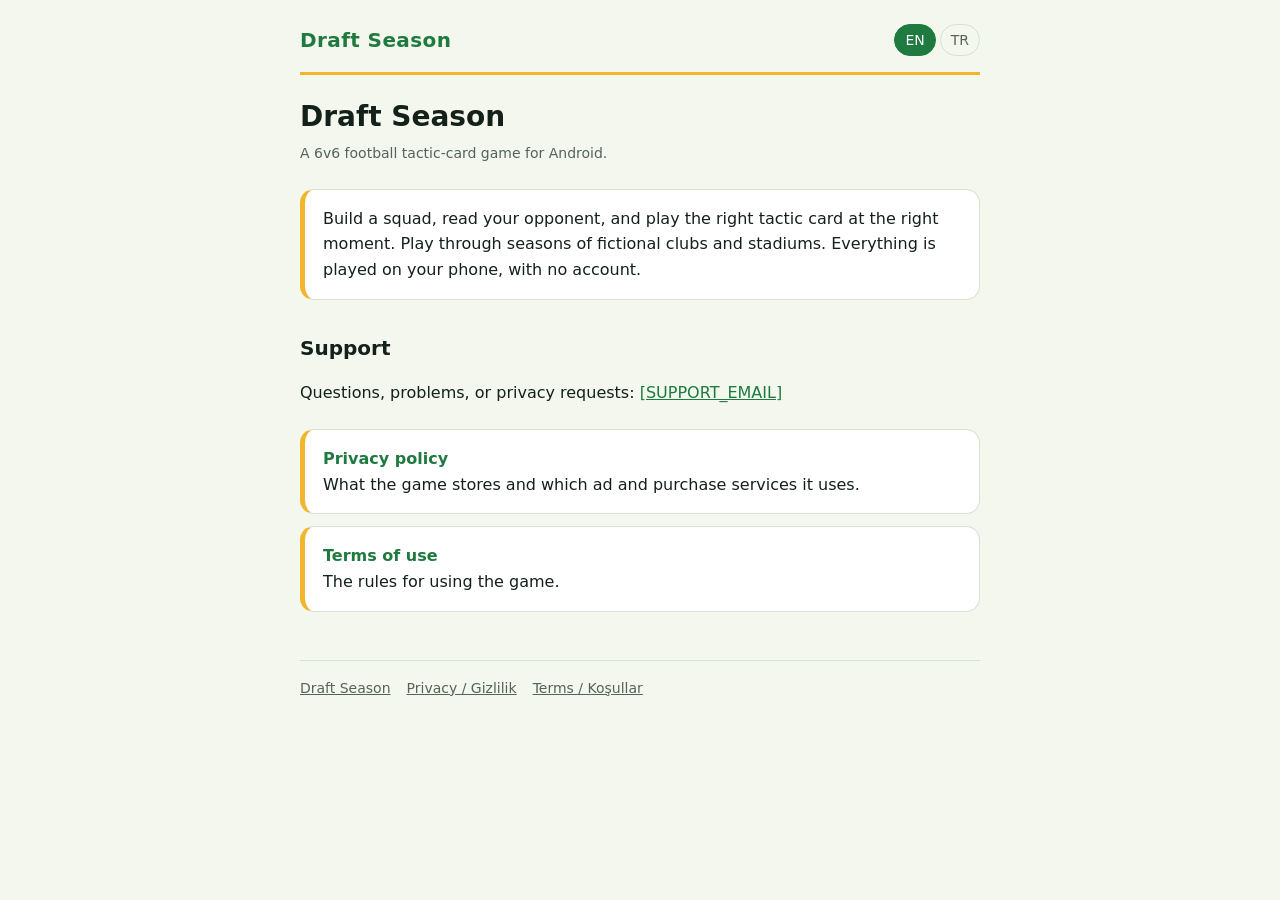
==== index.html @ 3c5a5e2d "Draft Season site" ====
<!doctype html>
<html lang="en" data-root="./">
<head>
<meta charset="utf-8">
<meta name="viewport" content="width=device-width, initial-scale=1">
<title>Draft Season</title>
<meta name="title-en" content="Draft Season">
<meta name="title-tr" content="Draft Season">
<meta name="description" content="Draft Season: a 6v6 football tactic-card game.">
<link rel="stylesheet" href="style.css">
<script src="site.js" defer></script>
</head>
<body>
<div class="wrap">
<header class="top">
  <a class="brand" href="./">Draft Season</a>
  <nav class="langs" aria-label="Language / Dil">
    <a href="?lang=en" hreflang="en">EN</a>
    <a href="?lang=tr" hreflang="tr">TR</a>
  </nav>
</header>
<main>
<article lang="en">
  <h1>Draft Season</h1>
  <p class="meta">A 6v6 football tactic-card game for Android.</p>
  <div class="card">Build a squad, read your opponent, and play the right tactic card at the right moment. Play through seasons of fictional clubs and stadiums. Everything is played on your phone, with no account.</div>
  <h2>Support</h2>
  <p>Questions, problems, or privacy requests: <a data-email="Draft Season" href="#">[SUPPORT_EMAIL]</a></p>
  <div class="cards">
    <a class="card" href="privacy/"><strong>Privacy policy</strong>What the game stores and which ad and purchase services it uses.</a>
    <a class="card" href="terms/"><strong>Terms of use</strong>The rules for using the game.</a>
  </div>
</article>
<article lang="tr">
  <h1>Draft Season</h1>
  <p class="meta">Android için 6v6 futbol taktik kartı oyunu.</p>
  <div class="card">Kadro kur, rakibini oku ve doğru anda doğru taktik kartını oyna. Kurgusal kulüplerin ve stadyumların sezonlarını oyna. Her şey telefonunda oynanır, hesap gerekmez.</div>
  <h2>Destek</h2>
  <p>Soru, sorun veya gizlilik talepleri için: <a data-email="Draft Season" href="#">[SUPPORT_EMAIL]</a></p>
  <div class="cards">
    <a class="card" href="privacy/"><strong>Gizlilik politikası</strong>Oyunun ne sakladığı, hangi reklam ve satın alma hizmetlerini kullandığı.</a>
    <a class="card" href="terms/"><strong>Kullanım koşulları</strong>Oyunu kullanma kuralları.</a>
  </div>
</article>
</main>
<footer class="bottom">
  <a href="./">Draft Season</a>
  <a href="privacy/">Privacy / Gizlilik</a>
  <a href="terms/">Terms / Koşullar</a>
</footer>
</div>
</body>
</html>
---- style.css ----
/* Draft Season store pages: one CSS, no external fonts. */
:root {
  --bg: #f3f7ee; --surface: #ffffff; --text: #14201a; --muted: #55635b; --line: #d8e2d2;
  --accent: #1f7a3f; --accent-ink: #ffffff; --gold: #f2b52c;
  color-scheme: light dark;
}
@media (prefers-color-scheme: dark) {
  :root { --bg: #0f1a14; --surface: #16251c; --text: #eef4ea; --muted: #a2b3a8; --line: #26382c; --accent: #5fd184; --accent-ink: #0a1a10; }
}
* { box-sizing: border-box; }
html { -webkit-text-size-adjust: 100%; }
body { margin: 0; background: var(--bg); color: var(--text); font: 16px/1.6 system-ui, -apple-system, "Segoe UI", Roboto, Arial, sans-serif; }
.wrap { max-width: 720px; margin: 0 auto; padding: 24px 20px 64px; }
header.top { display: flex; align-items: center; justify-content: space-between; gap: 12px; padding-bottom: 16px; border-bottom: 3px solid var(--gold); margin-bottom: 24px; }
.brand { font-weight: 800; font-size: 20px; letter-spacing: .02em; color: var(--accent); text-decoration: none; }
.langs { display: flex; gap: 4px; }
.langs a { padding: 4px 10px; border-radius: 999px; border: 1px solid var(--line); color: var(--muted); text-decoration: none; font-size: 14px; }
.langs a[aria-current="true"] { background: var(--accent); border-color: var(--accent); color: var(--accent-ink); }
h1 { font-size: 28px; line-height: 1.25; margin: 0 0 8px; }
h2 { font-size: 20px; margin: 32px 0 8px; }
.meta { color: var(--muted); font-size: 14px; margin: 0 0 24px; }
a { color: var(--accent); }
ul { padding-left: 22px; } li + li { margin-top: 4px; }
.card { background: var(--surface); border: 1px solid var(--line); border-left: 5px solid var(--gold); border-radius: 14px; padding: 16px 18px; margin: 16px 0; }
.cards { display: grid; gap: 12px; margin: 24px 0; }
.cards a.card { display: block; margin: 0; color: var(--text); text-decoration: none; }
.cards a.card strong { display: block; color: var(--accent); }
footer.bottom { margin-top: 48px; padding-top: 16px; border-top: 1px solid var(--line); color: var(--muted); font-size: 14px; display: flex; flex-wrap: wrap; gap: 6px 16px; }
footer.bottom a { color: var(--muted); }
html[data-lang] [lang]:not(html) { display: none; }
html[data-lang="tr"] [lang="tr"]:not(html), html[data-lang="en"] [lang="en"]:not(html) { display: block; }
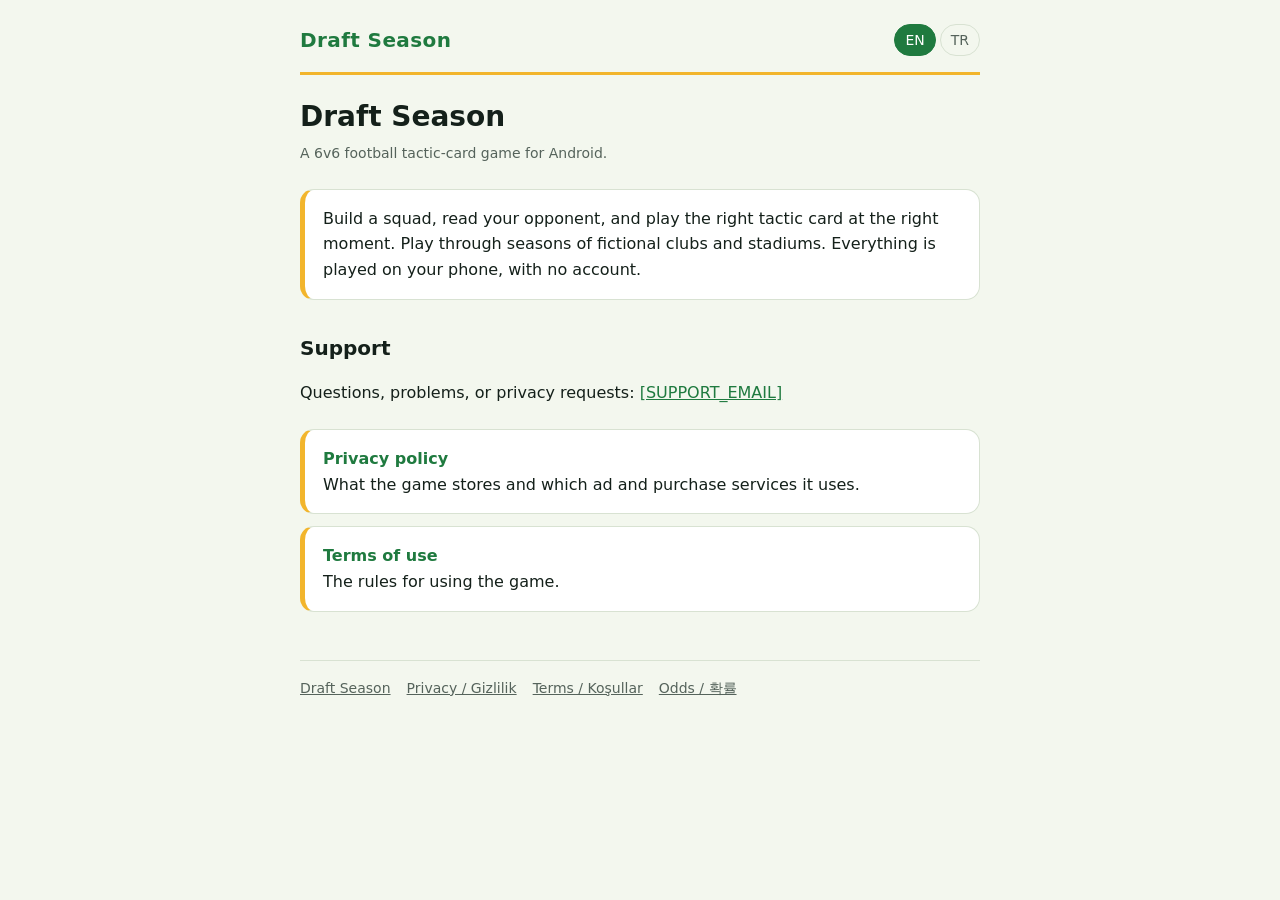
==== commit 4f1995ec: "ZTE-602: odds / drop rates page (generated), footer links" ====
--- a/index.html
+++ b/index.html
@@ -47,6 +47,7 @@
   <a href="./">Draft Season</a>
   <a href="privacy/">Privacy / Gizlilik</a>
   <a href="terms/">Terms / Koşullar</a>
+  <a href="odds/">Odds / 확률</a>
 </footer>
 </div>
 </body>
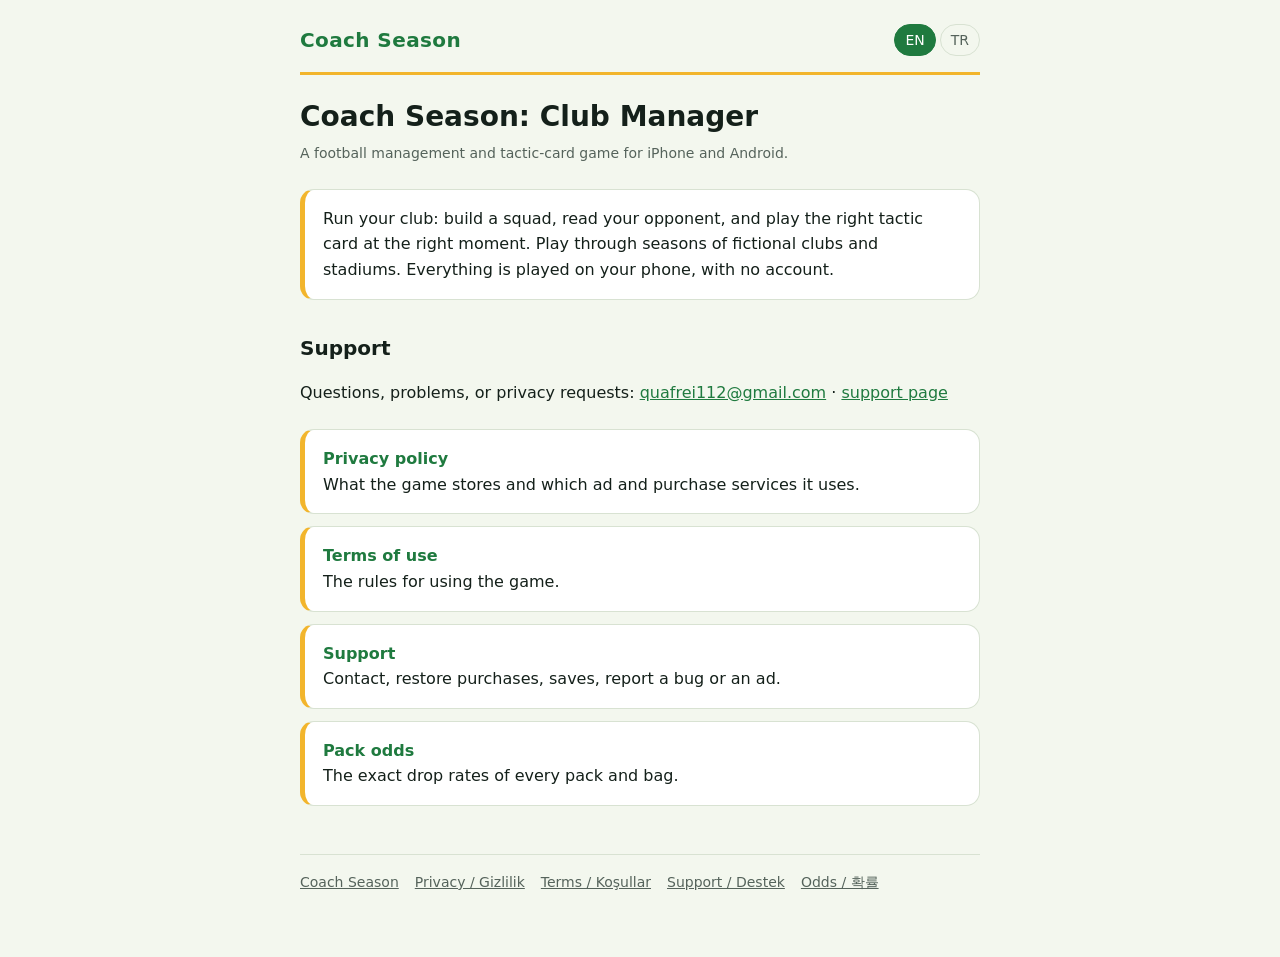
==== commit a729af8d: "Coach Season: Club Manager site (iOS + Android): support page, terms, privacy, odds with skill bags " ====
--- a/index.html
+++ b/index.html
@@ -3,17 +3,17 @@
 <head>
 <meta charset="utf-8">
 <meta name="viewport" content="width=device-width, initial-scale=1">
-<title>Draft Season</title>
-<meta name="title-en" content="Draft Season">
-<meta name="title-tr" content="Draft Season">
-<meta name="description" content="Draft Season: a 6v6 football tactic-card game.">
+<title>Coach Season: Club Manager</title>
+<meta name="title-en" content="Coach Season: Club Manager">
+<meta name="title-tr" content="Coach Season: Club Manager">
+<meta name="description" content="Coach Season: Club Manager, a football management and tactic-card game for iPhone and Android.">
 <link rel="stylesheet" href="style.css">
 <script src="site.js" defer></script>
 </head>
 <body>
 <div class="wrap">
 <header class="top">
-  <a class="brand" href="./">Draft Season</a>
+  <a class="brand" href="./">Coach Season</a>
   <nav class="langs" aria-label="Language / Dil">
     <a href="?lang=en" hreflang="en">EN</a>
     <a href="?lang=tr" hreflang="tr">TR</a>
@@ -21,32 +21,37 @@
 </header>
 <main>
 <article lang="en">
-  <h1>Draft Season</h1>
-  <p class="meta">A 6v6 football tactic-card game for Android.</p>
-  <div class="card">Build a squad, read your opponent, and play the right tactic card at the right moment. Play through seasons of fictional clubs and stadiums. Everything is played on your phone, with no account.</div>
+  <h1>Coach Season: Club Manager</h1>
+  <p class="meta">A football management and tactic-card game for iPhone and Android.</p>
+  <div class="card">Run your club: build a squad, read your opponent, and play the right tactic card at the right moment. Play through seasons of fictional clubs and stadiums. Everything is played on your phone, with no account.</div>
   <h2>Support</h2>
-  <p>Questions, problems, or privacy requests: <a data-email="Draft Season" href="#">[SUPPORT_EMAIL]</a></p>
+  <p>Questions, problems, or privacy requests: <a data-email="Coach Season" href="mailto:quafrei112@gmail.com?subject=Coach%20Season">quafrei112@gmail.com</a> · <a href="support/">support page</a></p>
   <div class="cards">
     <a class="card" href="privacy/"><strong>Privacy policy</strong>What the game stores and which ad and purchase services it uses.</a>
     <a class="card" href="terms/"><strong>Terms of use</strong>The rules for using the game.</a>
+    <a class="card" href="support/"><strong>Support</strong>Contact, restore purchases, saves, report a bug or an ad.</a>
+    <a class="card" href="odds/"><strong>Pack odds</strong>The exact drop rates of every pack and bag.</a>
   </div>
 </article>
 <article lang="tr">
-  <h1>Draft Season</h1>
-  <p class="meta">Android için 6v6 futbol taktik kartı oyunu.</p>
-  <div class="card">Kadro kur, rakibini oku ve doğru anda doğru taktik kartını oyna. Kurgusal kulüplerin ve stadyumların sezonlarını oyna. Her şey telefonunda oynanır, hesap gerekmez.</div>
+  <h1>Coach Season: Club Manager</h1>
+  <p class="meta">iPhone ve Android için futbol menajerliği ve taktik kartı oyunu.</p>
+  <div class="card">Kulübünü yönet: kadro kur, rakibini oku ve doğru anda doğru taktik kartını oyna. Kurgusal kulüplerin ve stadyumların sezonlarını oyna. Her şey telefonunda oynanır, hesap gerekmez.</div>
   <h2>Destek</h2>
-  <p>Soru, sorun veya gizlilik talepleri için: <a data-email="Draft Season" href="#">[SUPPORT_EMAIL]</a></p>
+  <p>Soru, sorun veya gizlilik talepleri için: <a data-email="Coach Season" href="mailto:quafrei112@gmail.com?subject=Coach%20Season">quafrei112@gmail.com</a> · <a href="support/">destek sayfası</a></p>
   <div class="cards">
     <a class="card" href="privacy/"><strong>Gizlilik politikası</strong>Oyunun ne sakladığı, hangi reklam ve satın alma hizmetlerini kullandığı.</a>
     <a class="card" href="terms/"><strong>Kullanım koşulları</strong>Oyunu kullanma kuralları.</a>
+    <a class="card" href="support/"><strong>Destek</strong>İletişim, satın alımları geri yükleme, kayıtlar, hata veya reklam bildirme.</a>
+    <a class="card" href="odds/"><strong>Paket olasılıkları</strong>Her paket ve çantanın kesin çıkma olasılıkları.</a>
   </div>
 </article>
 </main>
 <footer class="bottom">
-  <a href="./">Draft Season</a>
+  <a href="./">Coach Season</a>
   <a href="privacy/">Privacy / Gizlilik</a>
   <a href="terms/">Terms / Koşullar</a>
+  <a href="support/">Support / Destek</a>
   <a href="odds/">Odds / 확률</a>
 </footer>
 </div>
--- a/style.css
+++ b/style.css
@@ -1,4 +1,4 @@
-/* Draft Season store pages: one CSS, no external fonts. */
+/* Coach Season store pages: one CSS, no external fonts. */
 :root {
   --bg: #f3f7ee; --surface: #ffffff; --text: #14201a; --muted: #55635b; --line: #d8e2d2;
   --accent: #1f7a3f; --accent-ink: #ffffff; --gold: #f2b52c;
